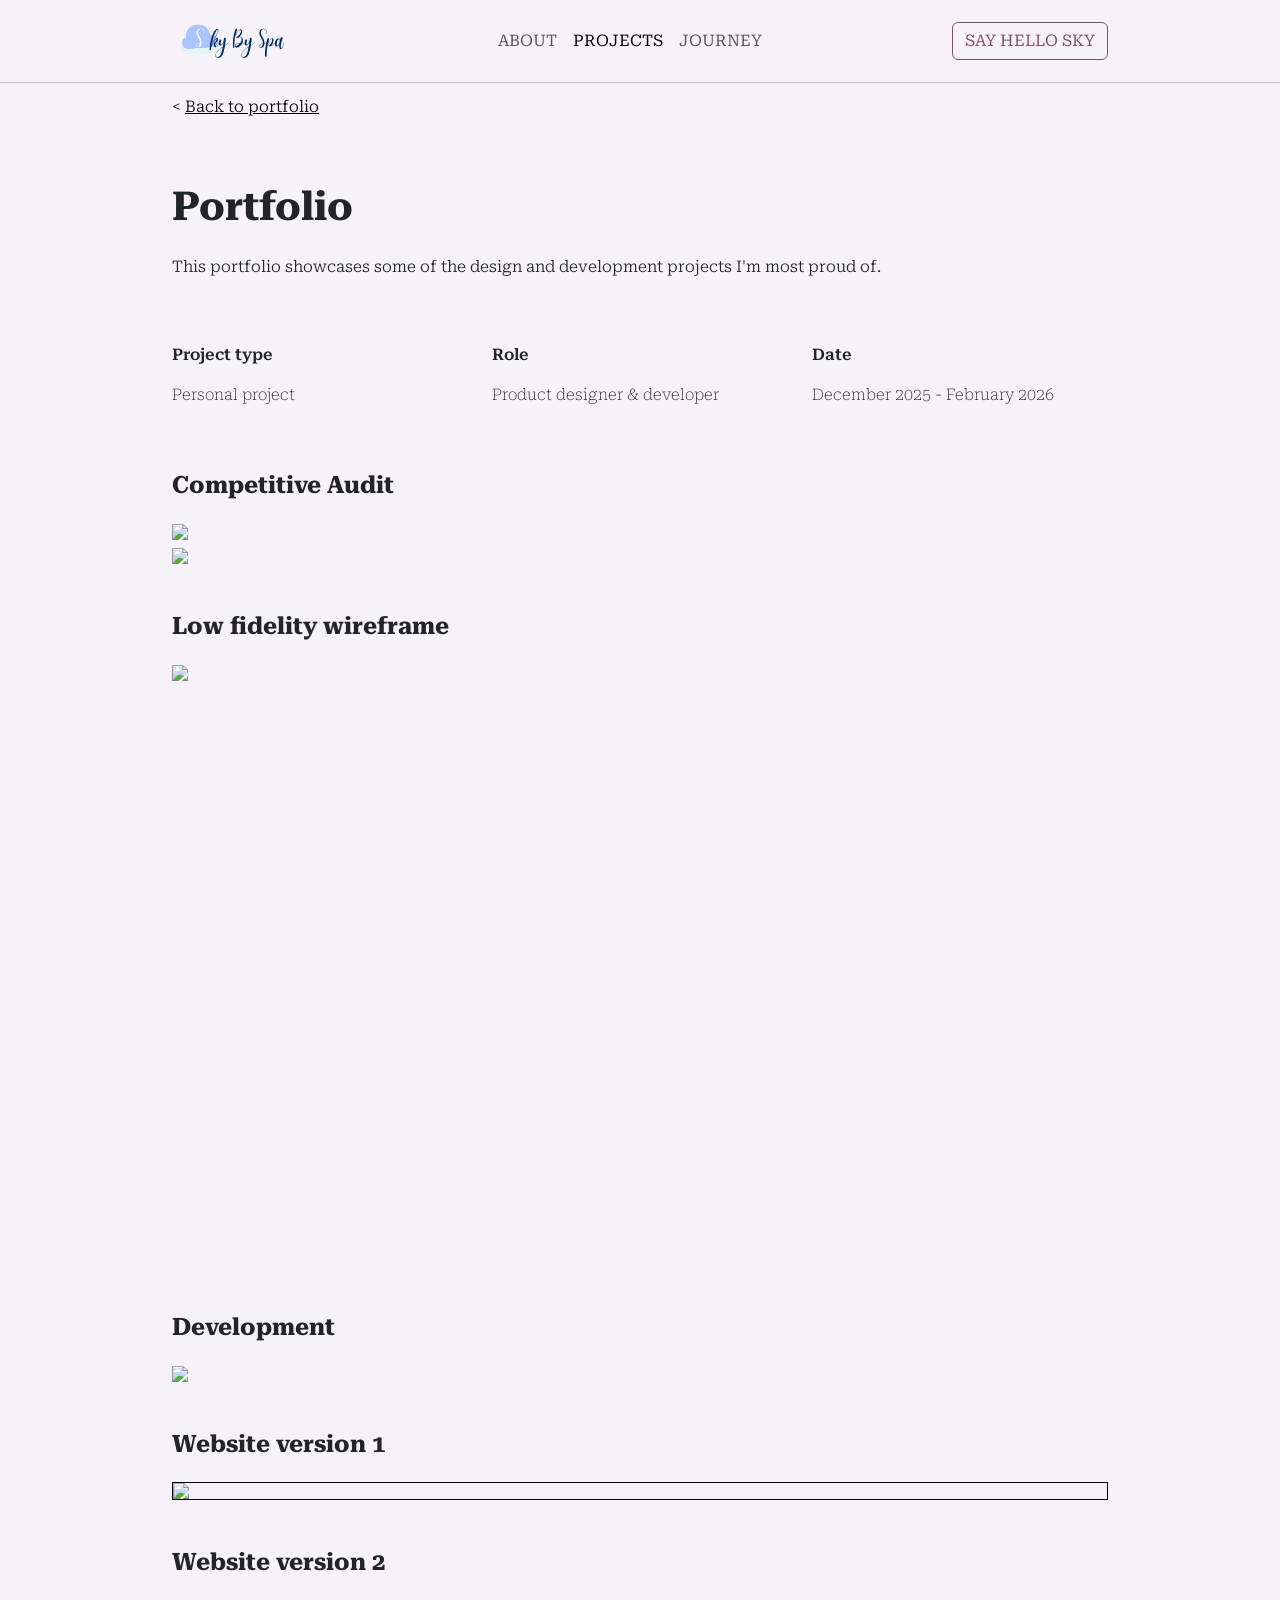
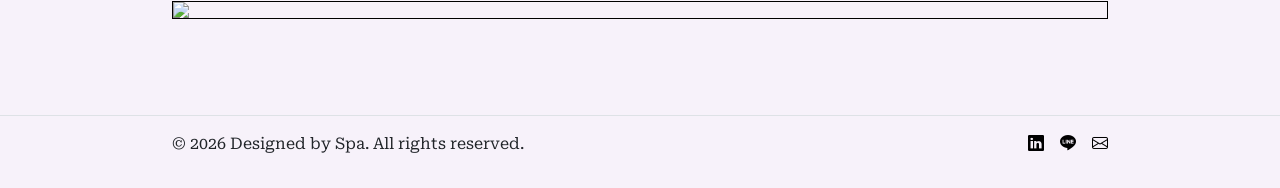
==== case-studies/portfolio.html @ b86166e6 "Release Version 2 - View "What's New" in README.md for more details" ====
<!DOCTYPE html>
<html>

<head>
    <meta charset="utf-8">
    <meta name="viewport" content="width=device-width">
    <title>Portfolio</title>
    <link rel="icon" type="image/svg+xml" href="../images/favicon.svg">
    <!-- Use Google Font API to add Roboto Serif to match with the main WordPress website. -->
    <link href="https://fonts.googleapis.com/css2?family=Roboto+Serif:wght@200;300;400;600;700;800&family=Poppins:wght@600&display=swap" rel="stylesheet">    <link rel="stylesheet" href="css/bootstrap.min.css">
    <!-- Use downloaded compiled and minified CSS bundle. -->
    <link rel="stylesheet" href="../css/bootstrap.min.css">
    <link rel="stylesheet" href="../scss/custom.css">
    <link rel="stylesheet" href="../css/styles.css">
    <!-- Use bootstrap icons-->
    <link rel="stylesheet" href="https://cdn.jsdelivr.net/npm/bootstrap-icons@1.11.0/font/bootstrap-icons.css">
</head>

<body class="body">

    <nav class="navbar navbar-expand-lg navbar-light mb-2 nav-border-custom py-3">
        <div class="container custom-container">
            <!-- Site logo -->
            <a class="navbar-brand py-2" href="https://skybyspa.com">
                <img id="logo" src="../images/logo.svg" alt="">
            </a>

            <button class="navbar-toggler" type="button" data-bs-toggle="collapse" data-bs-target="#navbarNav" aria-controls="navbarNav" aria-expanded="false" aria-label="Toggle navigation">
                <span class="navbar-toggler-icon"></span>
            </button>

            <!-- Nav pills -->
            <div class="collapse navbar-collapse" id="navbarNav">
                <ul class="navbar-nav mx-auto">
                    <li class="nav-item">
                        <a class="nav-link" href="https://skybyspa.com/">ABOUT</a>
                    </li>
                    <li class="nav-item">
                        <a class="nav-link active" aria-current="page" href="https://skybyspa.github.io/portfolio/">PROJECTS</a>
                    </li>
                    <li class="nav-item">
                        <a class="nav-link" href="https://skybyspa.com/journey/">JOURNEY</a>
                    </li>
                </ul>

                <!-- CTA button -->
                <div>
                    <a href="https://skybyspa.com/contact/" class="btn">SAY HELLO SKY</a>
                </div>
            </div>
        </div>   
    </nav>

    <main class="pb-5 mb-5">
        <div class="container custom-container">

            <!-- Back link -->
             <div class="row">
                <div class="col mb-5">
                    <p class="mt-1 fw-light">&lt <a class="back-link" href="../index.html">Back to portfolio</a></p>
                </div>
            </div>

            <!-- Hero -->
            <div class="row">
                <div class="col mb-3">
                    <h1 class="fw-normal"><b>Portfolio</b></h1>
                </div>
            </div>
            <div class="row">
                <div class="col mb-5">
                    <p class="fw-light">This portfolio showcases some of the design and development projects I'm most proud of.</p>
                </div>
            </div>
            
            <div class="row mb-5">
                <div class="col-12 col-lg-4 mb-3 mb-lg-0">
                    <p class="fw-semibold">Project type</p>
                    <p class="fw-lighter">Personal project</p>
                </div>
                <div class="col-12 col-lg-4 mb-3 mb-lg-0">
                    <p class="fw-semibold">Role</p>
                    <p class="fw-lighter">Product designer & developer</p>
                </div>
                <div class="col-12 col-lg-4">
                    <p class="fw-semibold">Date</p>
                    <p class="fw-lighter">December 2025 - February 2026</p>
                </div>
            </div>

            <!-- Competitive Audit -->
            <div class="row mb-5">
                <div class="col-12">
                    <h4 class="mb-4"><b>Competitive Audit</b></h4>
                </div>
                <div class="col-12">
                    <img
                        src="../Files/portfolio/comp-audit-1.png"
                        class="center-landscape-img"
                    >
                </div>
                <div class="col-12 mt-2">
                    <img
                        src="../Files/portfolio/comp-audit-2.png"
                        class="center-landscape-img"
                    >
                </div>
                <!-- <div class="col-12 mt-2">
                    <img
                        src="../Files/portfolio/comp-audit-3.png"
                        class="center-landscape-img"
                    >
                </div> -->
            </div>

            <!-- Lo-fi -->
            <div class="row mb-5">
                <div class="col-12">
                    <h4 class="mb-4"><b>Low fidelity wireframe</b></h4>
                </div>
                <div class="col-12">
                    <img
                        src="../Images/portfolio.png"
                        class="center-protrait-img"
                    >
                </div>
            </div>

            <!-- Code -->
            <div class="row mb-5">
                <div class="col-12">
                    <h4 class="mb-4"><b>Development</b></h4>
                </div>
                <div class="col-12">
                    <img
                        src="../Files/portfolio/github-repo.png"
                        class="center-landscape-img"
                    >
                </div>
            </div>

            <!-- V1.0 -->
            <div class="row mb-5">
                <div class="col-12">
                    <h4 class="mb-4"><b>Website version 1</b></h4>
                </div>
                <div class="col-12">
                    <img
                        src="../Files/portfolio/website-v1-alt3.png"
                        class="center-landscape-img"
                        style="border: solid 1px black;"
                    >
                </div>
            </div>

            <!-- V2.0- -->
            <div class="row">
                <div class="col-12">
                    <h4 class="mb-4"><b>Website version 2</b></h4>
                </div>
                <div class="col-12">
                    <img
                        src="../Files/portfolio/website-v2-alt.png"
                        class="center-landscape-img"
                        style="border: solid 1px black;"
                    >
                </div>
            </div>

        </div>
    </main>

    <footer class="py-3 mb-3 border-top">
        <div class="container custom-container d-flex flex-wrap justify-content-between align-items-center">
            <!-- Copyright message -->
            <div class="d-flex">
                © 2026 Designed by Spa. All rights reserved. 
            </div>

            <!--- Contact links -->
            <ul class="nav d-flex">
                <li class="ms-3">
                    <a href="https://www.linkedin.com/in/spa-mahapiyasilp/" target="_blank">
                        <i class="bi bi-linkedin"></i>
                    </a>
                </li>
                <li class="ms-3">
                    <a href="https://line.me/R/ti/p/might2915" target="_blank">
                        <i class="bi bi-line"></i>
                    </a>
                </li>
                <li class="ms-3">
                    <a href="mailto:spa.mahapiyasilp@gmail.com?subject=Let's%20Work%20Together&body=Hi%20Spa," target="_blank">
                        <i class="bi bi-envelope"></i>
                    </a>
                </li>
            </ul>
        </div>
    </footer>

    <script src="js/bootstrap.bundle.min.js"></script>
    <script src="script.js"></script>
</body>

</html>
---- scss/custom.css ----
.body {
  background-color: #F7F2FA;
}

.nav-border-custom {
  border-bottom: 1px solid #CAC4D0;
}

.btn {
  border-color: #7D5260;
  color: #7D5260;
}

.btn:hover {
  border-color: #7D5260;
  color: white;
  background-color: #7D5260;
}

.card {
  border-color: #CAC4D0;
}

.card-link {
  color: #6750A4;
}

.card-body {
  background-color: #FEF7FF;
}

.back-link {
  color: black;
}/*# sourceMappingURL=custom.css.map */
---- css/styles.css ----
@media (min-width: 992px) {
  .custom-container {
    max-width: 75%
  }
}

body {
  font-family: 'Roboto Serif', serif;
}

#logo {
  width: 120px;
  height: auto;
}

.card {
  height: 500px;
  overflow: hidden;
  display: flex;
  flex-direction: column;
  justify-content: space-between;
}

.card-img-top {
  display: flex;
  align-items: center;
  align-items: center;
}

.img-wrapper {
  height: 400px;        /* controls image area height */
  display: flex;
  align-items: center;  /* vertical center */
  justify-content: center; /* horizontal center */
}

.project-img {
  max-width: 420px;
  max-height: 300px;
  object-fit: contain;
  display: block;
  margin: 0 auto;
}

footer .nav a {
    color: black;
}

.center-protrait-img {
  display: block;
  margin-left: auto;
  margin-right: auto;
  width: auto;
  height: 600px;
}

.center-landscape-img {
  display: block;
  margin-left: auto;
  margin-right: auto;
  width:100%;
  height:auto;
}

/* .mt-negative {
  margin-top: -0.5rem;
} */
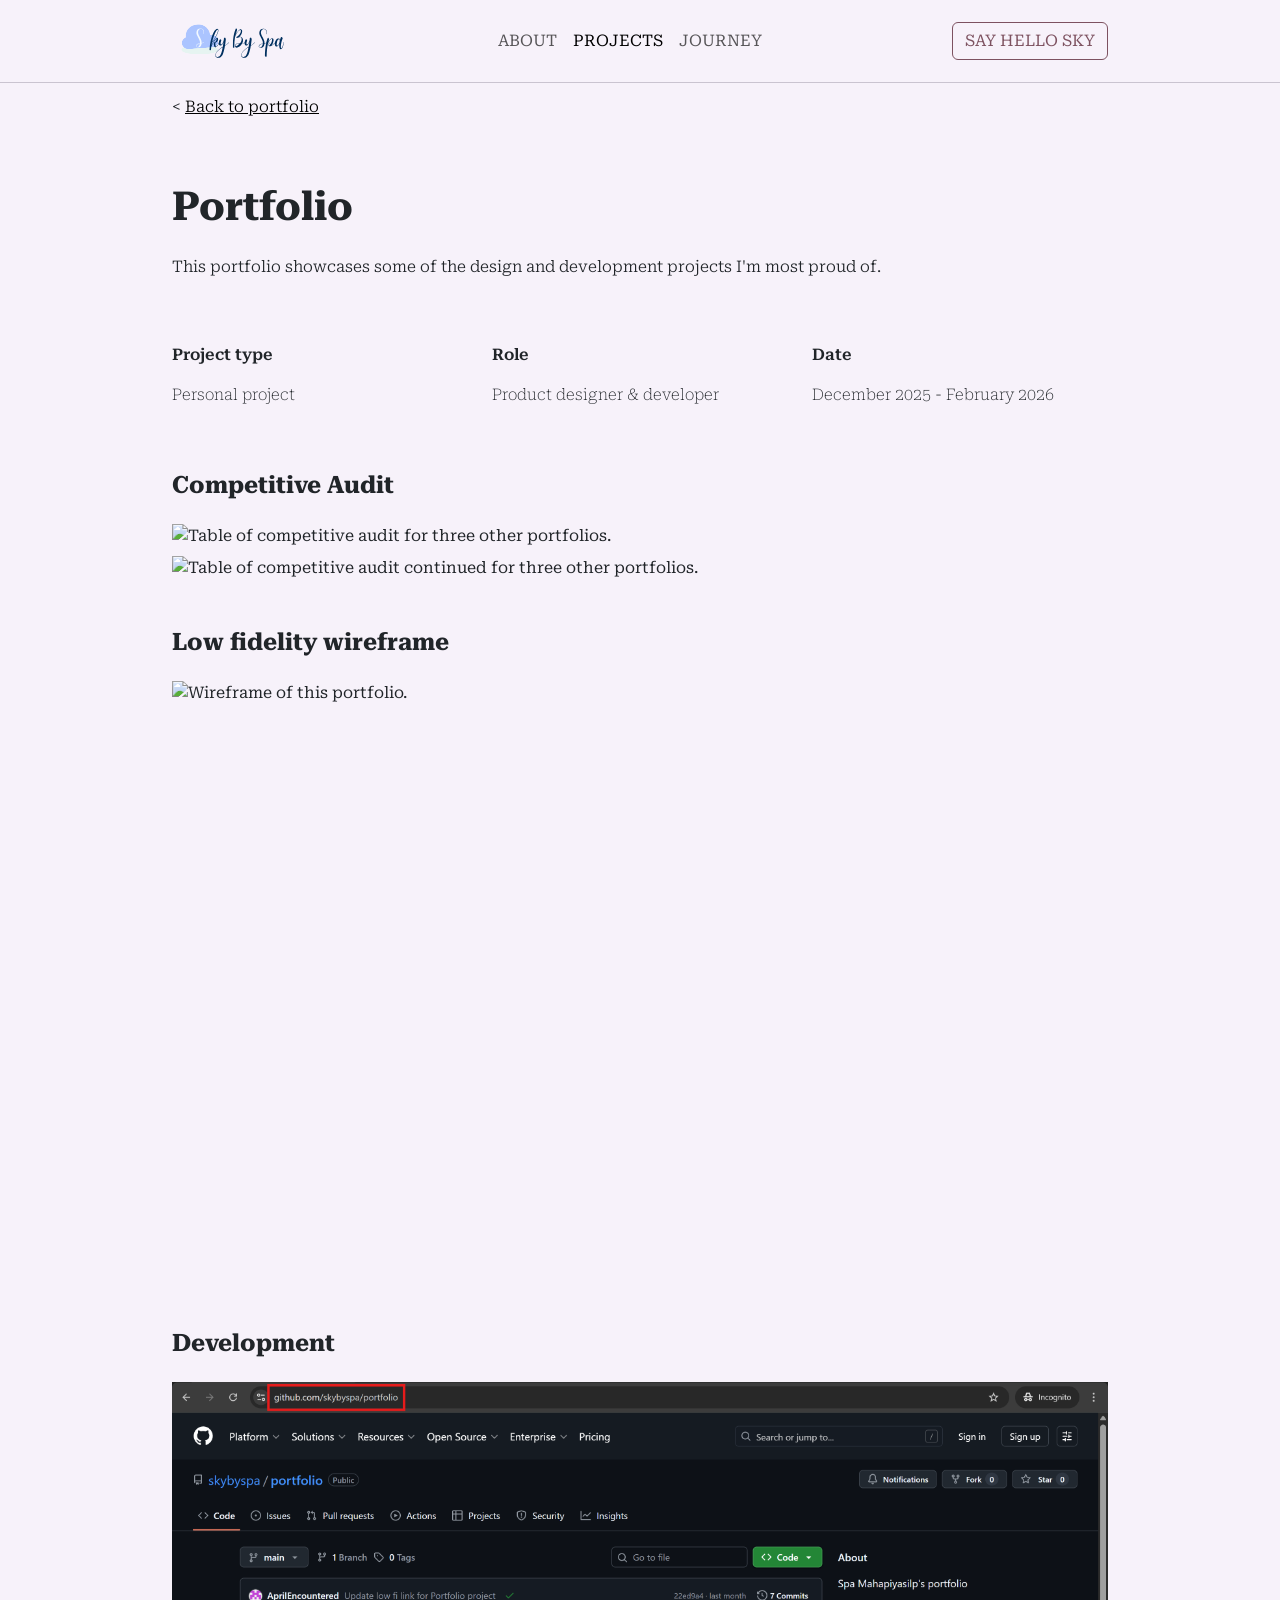
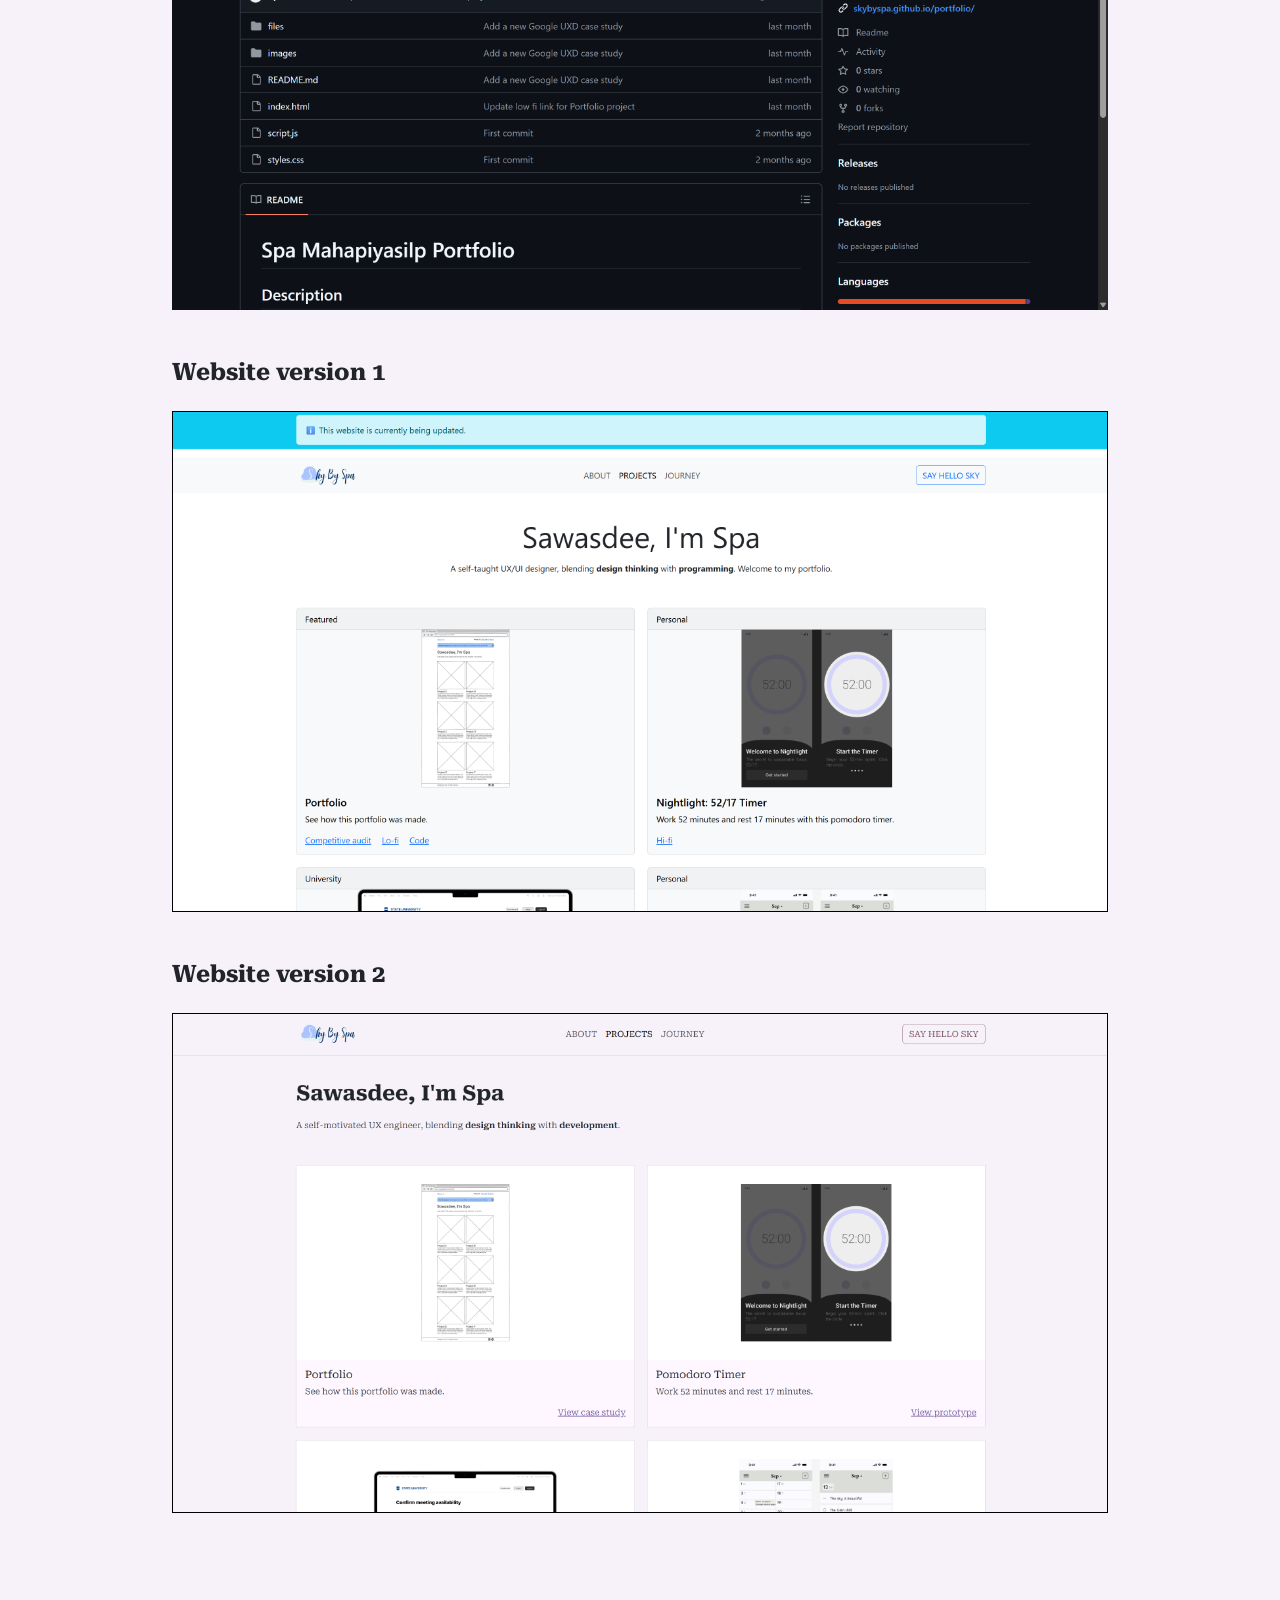
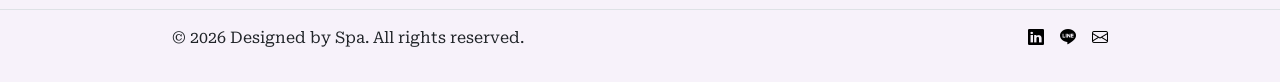
==== commit f8f2e662: "Fix wrong directory name in the portfolio case study" ====
--- a/case-studies/portfolio.html
+++ b/case-studies/portfolio.html
@@ -97,20 +97,16 @@
                     <img
                         src="../Files/portfolio/comp-audit-1.png"
                         class="center-landscape-img"
+                        alt="Table of competitive audit for three other portfolios."
                     >
                 </div>
                 <div class="col-12 mt-2">
                     <img
                         src="../Files/portfolio/comp-audit-2.png"
                         class="center-landscape-img"
-                    >
-                </div>
-                <!-- <div class="col-12 mt-2">
-                    <img
-                        src="../Files/portfolio/comp-audit-3.png"
-                        class="center-landscape-img"
-                    >
-                </div> -->
+                        alt="Table of competitive audit continued for three other portfolios."
+                    >
+                </div>
             </div>
 
             <!-- Lo-fi -->
@@ -122,6 +118,7 @@
                     <img
                         src="../Images/portfolio.png"
                         class="center-protrait-img"
+                        alt="Wireframe of this portfolio."
                     >
                 </div>
             </div>
@@ -133,8 +130,9 @@
                 </div>
                 <div class="col-12">
                     <img
-                        src="../Files/portfolio/github-repo.png"
-                        class="center-landscape-img"
+                        src="../files/portfolio/github-repo.png"
+                        class="center-landscape-img"
+                        alt="Github repository for this portfolio."
                     >
                 </div>
             </div>
@@ -146,9 +144,10 @@
                 </div>
                 <div class="col-12">
                     <img
-                        src="../Files/portfolio/website-v1-alt3.png"
+                        src="../files/portfolio/website-v1-alt3.png"
                         class="center-landscape-img"
                         style="border: solid 1px black;"
+                        alt="Version 1 of the website."
                     >
                 </div>
             </div>
@@ -160,9 +159,10 @@
                 </div>
                 <div class="col-12">
                     <img
-                        src="../Files/portfolio/website-v2-alt.png"
+                        src="../files/portfolio/website-v2-alt.png"
                         class="center-landscape-img"
                         style="border: solid 1px black;"
+                        alt="Version 2 of the website."
                     >
                 </div>
             </div>
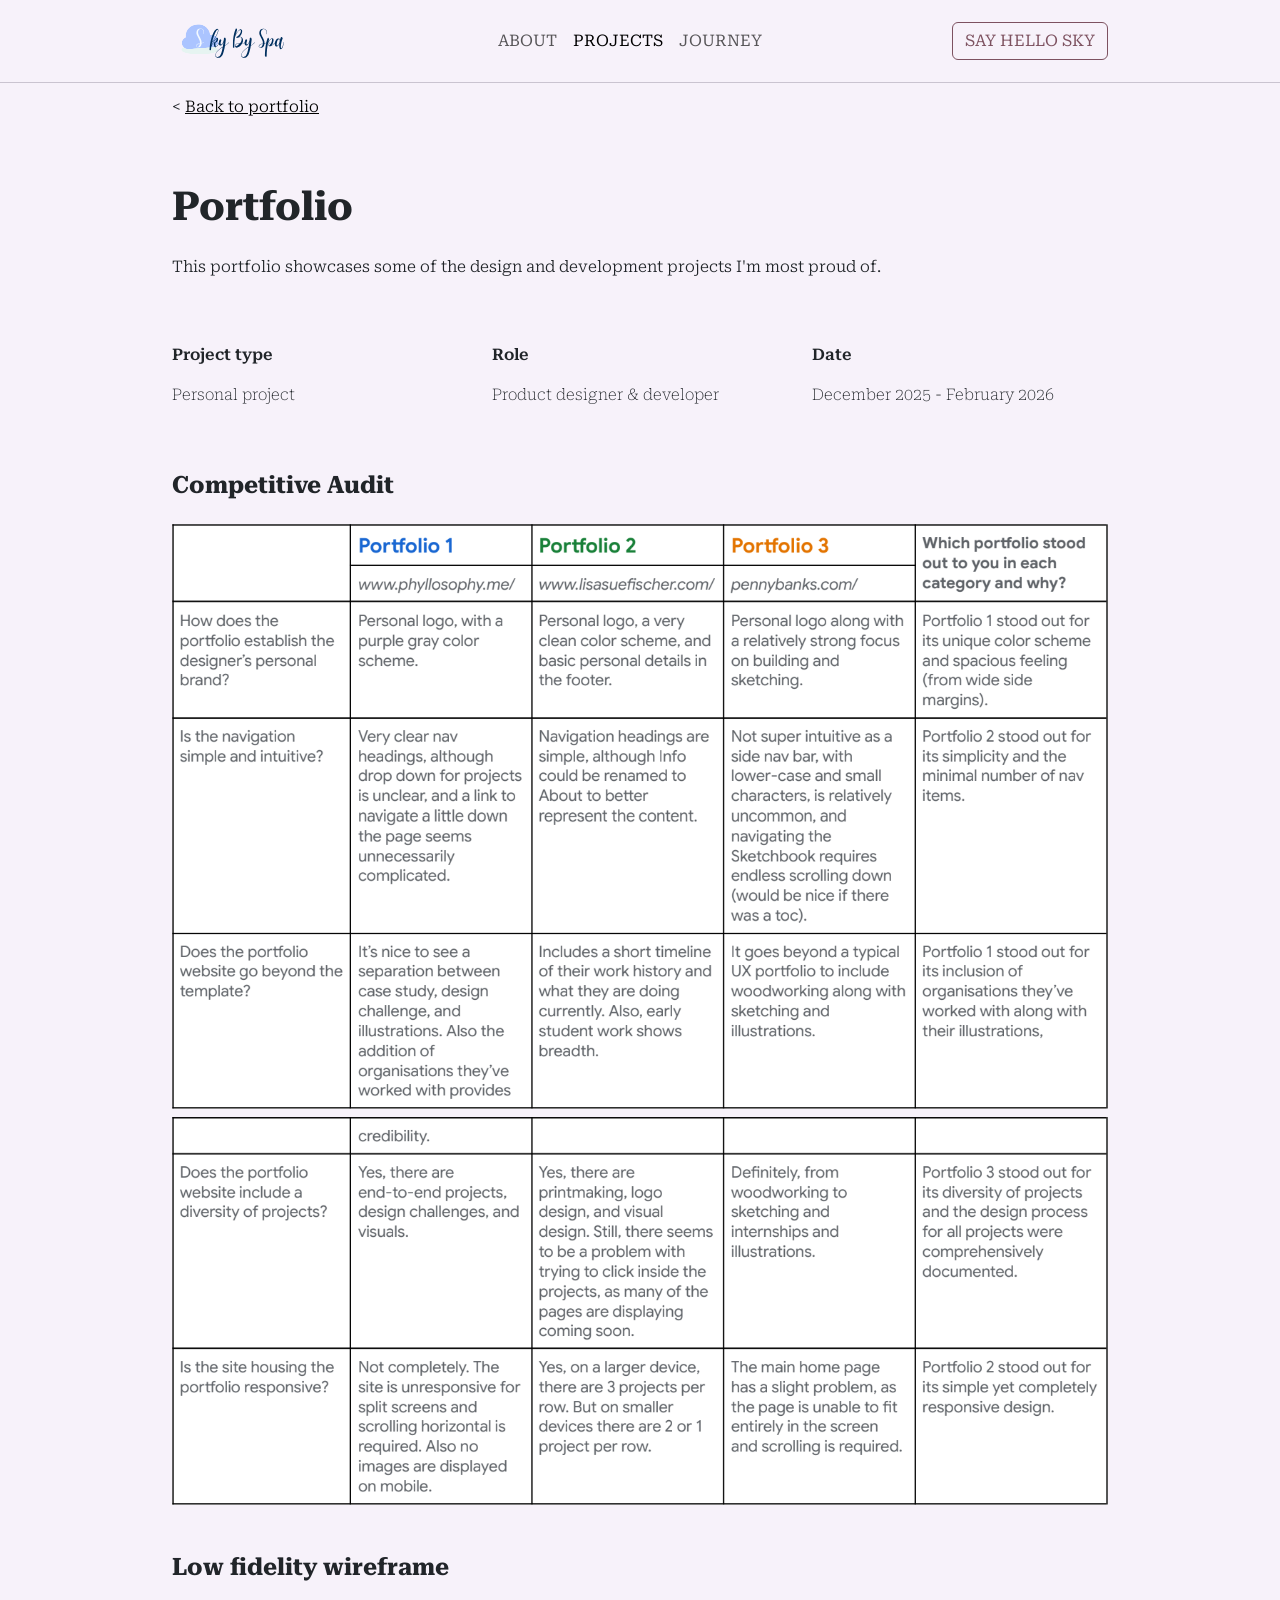
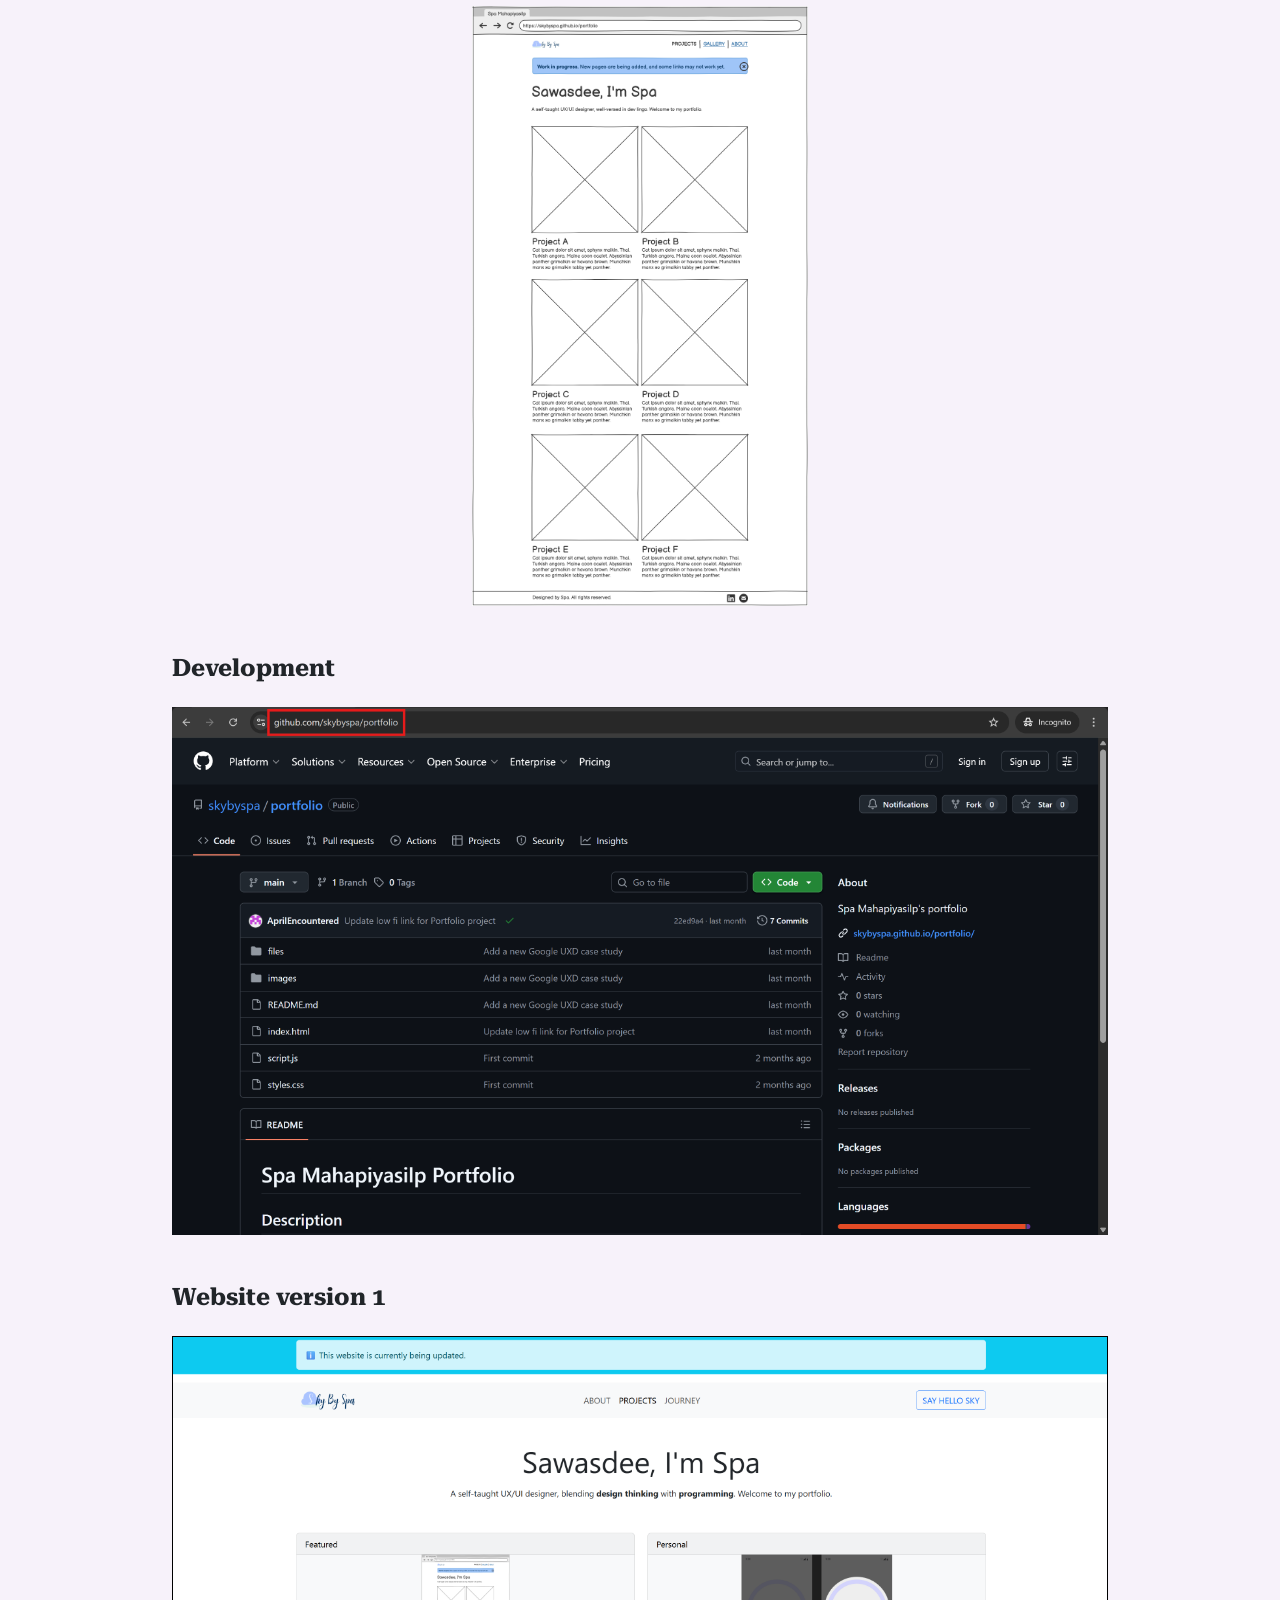
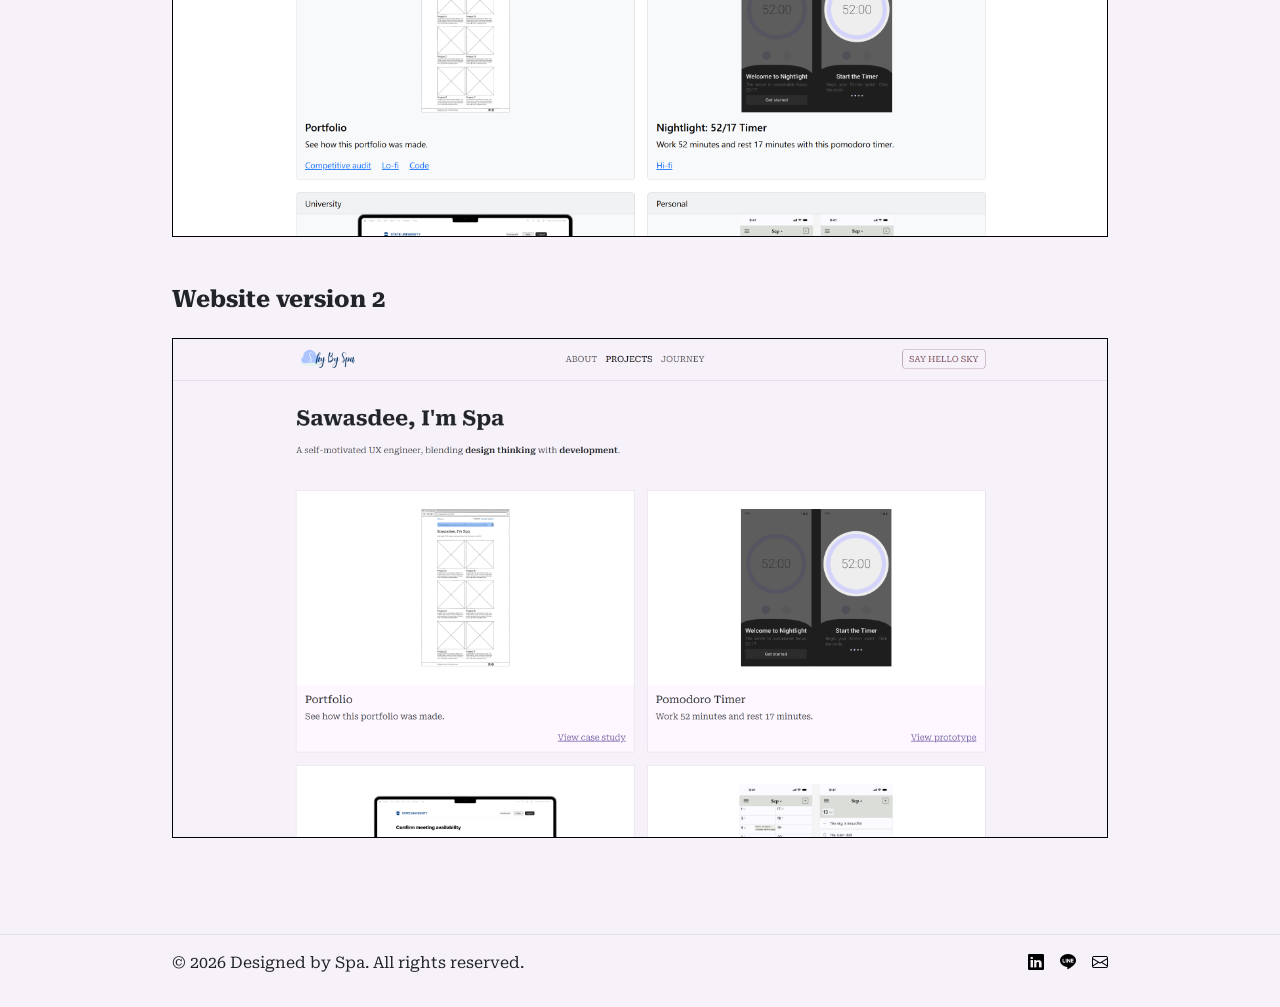
==== commit 4e2ef666: "Implement another fix for the wrong directory name link" ====
--- a/case-studies/portfolio.html
+++ b/case-studies/portfolio.html
@@ -95,14 +95,14 @@
                 </div>
                 <div class="col-12">
                     <img
-                        src="../Files/portfolio/comp-audit-1.png"
+                        src="../files/portfolio/comp-audit-1.png"
                         class="center-landscape-img"
                         alt="Table of competitive audit for three other portfolios."
                     >
                 </div>
                 <div class="col-12 mt-2">
                     <img
-                        src="../Files/portfolio/comp-audit-2.png"
+                        src="../files/portfolio/comp-audit-2.png"
                         class="center-landscape-img"
                         alt="Table of competitive audit continued for three other portfolios."
                     >
@@ -116,7 +116,7 @@
                 </div>
                 <div class="col-12">
                     <img
-                        src="../Images/portfolio.png"
+                        src="../images/portfolio.png"
                         class="center-protrait-img"
                         alt="Wireframe of this portfolio."
                     >
